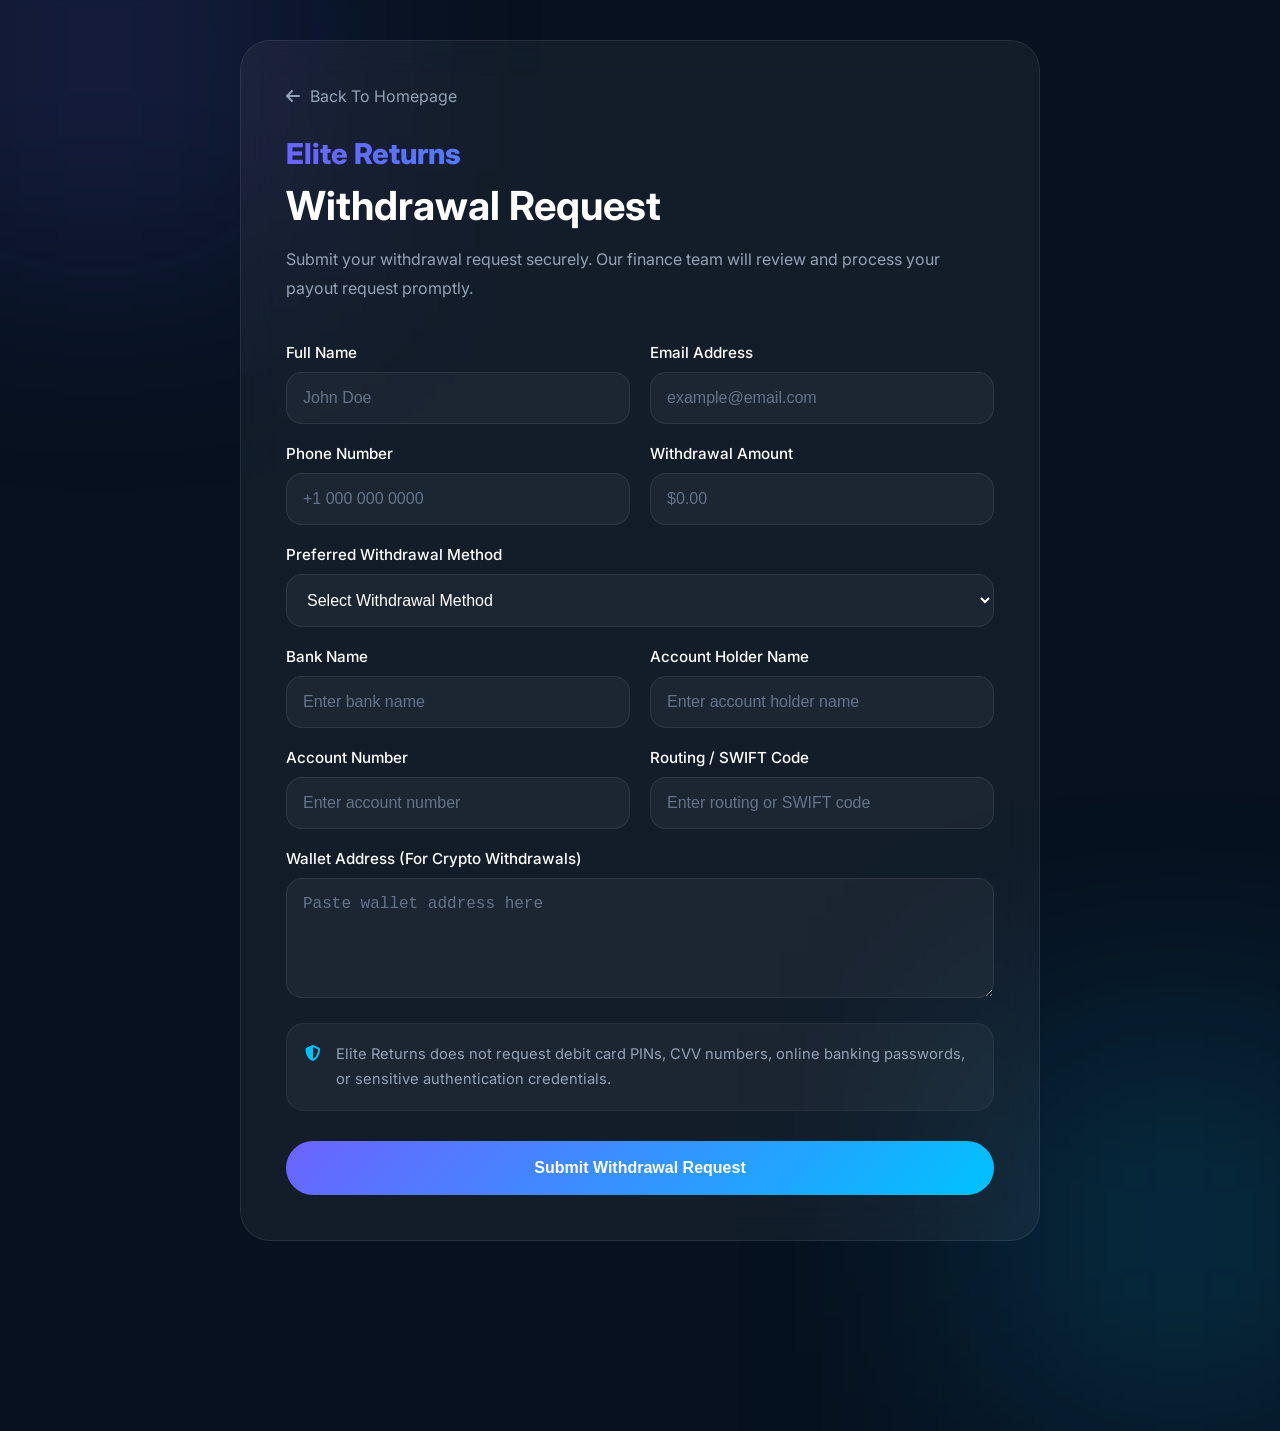
==== assets/withdrawal.html @ 9d97d0e4 "Updated withdrawal page and integrations" ====
<!DOCTYPE html>
<html lang="en">
<head>
<meta charset="UTF-8">
<meta name="viewport" content="width=device-width, initial-scale=1.0">
<title>Elite Returns | Withdrawal Request</title>

<!-- GOOGLE FONT -->
<link href="https://fonts.googleapis.com/css2?family=Inter:wght@300;400;500;600;700;800&display=swap" rel="stylesheet">

<!-- FONT AWESOME -->
<link rel="stylesheet" href="https://cdnjs.cloudflare.com/ajax/libs/font-awesome/6.5.1/css/all.min.css">
<link rel="stylesheet" href="elites.css">

</head>
<body class="bodywithdrawal">

<div class="withdraw-container">

  <a href="/index.html" class="back-link">
    <i class="fas fa-arrow-left"></i>
    Back To Homepage
  </a>

  <div class="logo">Elite Returns</div>

  <h1>Withdrawal Request</h1>

  <p class="subtitle">
    Submit your withdrawal request securely. Our finance team will review and process your payout request promptly.
  </p>

<form id="withdrawForm">

  <div class="form-grid">

    <div class="input-group">
      <label>Full Name</label>
      <input 
        type="text"
        name="fullName"
        placeholder="John Doe"
        required>
    </div>

    <div class="input-group">
      <label>Email Address</label>
      <input 
        type="email"
        name="email"
        placeholder="example@email.com"
        required>
    </div>

    <div class="input-group">
      <label>Phone Number</label>
      <input 
        type="tel"
        name="phone"
        placeholder="+1 000 000 0000"
        required>
    </div>

    <div class="input-group">
      <label>Withdrawal Amount</label>
      <input 
        type="number"
        name="amount"
        placeholder="$0.00"
        required>
    </div>

    <div class="input-group full">
      <label>Preferred Withdrawal Method</label>

      <select name="method" required>
        <option value="">Select Withdrawal Method</option>
        <option>Bank Transfer</option>
        <option>Bitcoin (BTC)</option>
        <option>Ethereum (ETH)</option>
        <option>USDT (TRC20)</option>
        <option>USDT (BEP20)</option>
      </select>
    </div>

    <div class="input-group">
      <label>Bank Name</label>
      <input 
        type="text"
        name="bankName"
        placeholder="Enter bank name">
    </div>

    <div class="input-group">
      <label>Account Holder Name</label>
      <input 
        type="text"
        name="accountHolder"
        placeholder="Enter account holder name">
    </div>

    <div class="input-group">
      <label>Account Number</label>
      <input 
        type="text"
        name="accountNumber"
        placeholder="Enter account number">
    </div>

    <div class="input-group">
      <label>Routing / SWIFT Code</label>
      <input 
        type="text"
        name="swift"
        placeholder="Enter routing or SWIFT code">
    </div>

    <div class="input-group full">
      <label>Wallet Address (For Crypto Withdrawals)</label>

      <textarea 
        name="wallet"
        placeholder="Paste wallet address here"></textarea>
    </div>

  </div>

  <div class="notice">

    <i class="fas fa-shield-halved"></i>

    <p>
      Elite Returns does not request debit card PINs, CVV numbers, online banking passwords, or sensitive authentication credentials.
    </p>

  </div>

  <button type="submit">
    Submit Withdrawal Request
  </button>

</form>
<script src="elites.js"></script>
</body>
</html>
---- assets/elites.css ----
:root {
  --bg: #07111f;
  --bg-light: #0d1b2a;
  --primary: #6c63ff;
  --secondary: #00c2ff;
  --accent: #8b5cf6;
  --text: #ffffff;
  --muted: #94a3b8;
  --card: rgba(255,255,255,0.05);
  --border: rgba(255,255,255,0.08);
}

* {
  margin: 0;
  padding: 0;
  box-sizing: border-box;
}

html {
  scroll-behavior: smooth;
}

body {
  font-family: 'Inter', sans-serif;
  background: var(--bg);
  color: var(--text);
  overflow-x: hidden;
}

body::before {
  content: '';
  position: fixed;
  width: 500px;
  height: 500px;
  background: rgba(108,99,255,0.15);
  filter: blur(120px);
  top: -200px;
  left: -150px;
  z-index: -1;
}

body::after {
  content: '';
  position: fixed;
  width: 500px;
  height: 500px;
  background: rgba(0,194,255,0.15);
  filter: blur(120px);
  bottom: -200px;
  right: -150px;
  z-index: -1;
}

.container {
  width: 90%;
  max-width: 1200px;
  margin: auto;
}

section {
  padding: 100px 0;
}

/* HEADER */
header {
  position: fixed;
  width: 100%;
  top: 0;
  z-index: 999;
  backdrop-filter: blur(18px);
  background: rgba(7,17,31,0.8);
  border-bottom: 1px solid rgba(255,255,255,0.05);
}

.navbar {
  display: flex;
  justify-content: space-between;
  align-items: center;
  padding: 20px 0;
}

.logo {
  font-size: 1.5rem;
  font-weight: 800;
  background: linear-gradient(to right, #6c63ff, #00c2ff);
  -webkit-background-clip: text;
  -webkit-text-fill-color: transparent;
}

.nav-links {
  display: flex;
  gap: 30px;
}

.nav-links a {
  text-decoration: none;
  color: var(--text);
  transition: 0.3s;
  font-weight: 500;
}

.nav-links a:hover {
  color: var(--secondary);
}

.btn {
  padding: 14px 28px;
  border-radius: 50px;
  border: none;
  cursor: pointer;
  font-weight: 600;
  text-decoration: none;
  display: inline-flex;
  align-items: center;
  justify-content: center;
  transition: 0.3s;
}

.btn-primary {
  background: linear-gradient(135deg, var(--primary), var(--secondary));
  color: white;
  box-shadow: 0 10px 30px rgba(108,99,255,0.3);
}

.btn-primary:hover {
  transform: translateY(-4px);
}

.btn-outline {
  border: 1px solid rgba(255,255,255,0.15);
  color: white;
  background: transparent;
}

.btn-outline:hover {
  background: rgba(255,255,255,0.08);
}

/* HERO */
.hero {
  min-height: 100vh;
  display: flex;
  align-items: center;
  padding-top: 120px;
}

.hero-content {
  display: grid;
  grid-template-columns: repeat(2, 1fr);
  gap: 80px;
  align-items: center;
}

.hero-text h1 {
  font-size: 4rem;
  line-height: 1.1;
  margin-bottom: 25px;
}

.gradient-text {
  background: linear-gradient(to right, #6c63ff, #00c2ff);
  -webkit-background-clip: text;
  -webkit-text-fill-color: transparent;
}

.hero-text p {
  color: var(--muted);
  font-size: 1.1rem;
  line-height: 1.8;
  margin-bottom: 35px;
}

.hero-buttons {
  display: flex;
  gap: 20px;
  flex-wrap: wrap;
}

.hero-card {
  background: var(--card);
  border: 1px solid var(--border);
  backdrop-filter: blur(18px);
  border-radius: 30px;
  padding: 35px;
  position: relative;
  overflow: hidden;
}

.hero-card::before {
  content: '';
  position: absolute;
  width: 200px;
  height: 200px;
  background: rgba(108,99,255,0.3);
  border-radius: 50%;
  filter: blur(80px);
  top: -50px;
  right: -50px;
}

.dashboard-top {
  display: flex;
  justify-content: space-between;
  margin-bottom: 30px;
}

.coin {
  display: flex;
  align-items: center;
  gap: 10px;
}

.coin i {
  width: 45px;
  height: 45px;
  border-radius: 50%;
  display: flex;
  align-items: center;
  justify-content: center;
  background: rgba(255,255,255,0.08);
}

.chart {
  height: 220px;
  border-radius: 20px;
  background: linear-gradient(180deg, rgba(108,99,255,0.2), rgba(255,255,255,0.02));
  position: relative;
  overflow: hidden;
}

.chart-line {
  position: absolute;
  width: 120%;
  height: 120%;
  border-radius: 50%;
  border: 3px solid rgba(0,194,255,0.7);
  border-color: rgba(0,194,255,0.7) transparent transparent transparent;
  transform: rotate(15deg);
  top: 40px;
  left: -40px;
}

/* STATS */
.stats {
  background: rgba(255,255,255,0.02);
}

.stats-grid {
  display: grid;
  grid-template-columns: repeat(4, 1fr);
  gap: 30px;
}

.stat-box {
  background: var(--card);
  border: 1px solid var(--border);
  padding: 35px;
  border-radius: 24px;
  text-align: center;
}

.stat-box h2 {
  font-size: 2.5rem;
  margin-bottom: 10px;
  color: var(--secondary);
}

.stat-box p {
  color: var(--muted);
}

/* SECTION TITLE */
.section-title {
  text-align: center;
  margin-bottom: 70px;
}

.section-title h2 {
  font-size: 3rem;
  margin-bottom: 15px;
}

.section-title p {
  color: var(--muted);
  max-width: 700px;
  margin: auto;
  line-height: 1.8;
}

/* PLANS */
.plans-grid {
  display: grid;
  grid-template-columns: repeat(3, 1fr);
  gap: 30px;
}

.plan-card {
  background: var(--card);
  border: 1px solid var(--border);
  border-radius: 30px;
  padding: 40px;
  transition: 0.4s;
  position: relative;
  overflow: hidden;
}

.plan-card:hover {
  transform: translateY(-10px);
  border-color: rgba(0,194,255,0.4);
}

.plan-card h3 {
  font-size: 1.8rem;
  margin-bottom: 10px;
}

.plan-card .price {
  font-size: 3rem;
  font-weight: 800;
  margin: 25px 0;
}

.plan-card ul {
  list-style: none;
  margin-bottom: 35px;
}

.plan-card ul li {
  margin-bottom: 15px;
  color: var(--muted);
}

.plan-card ul li i {
  color: var(--secondary);
  margin-right: 10px;
}

.popular {
  border: 1px solid rgba(108,99,255,0.5);
  transform: scale(1.05);
}

.badge {
  position: absolute;
  top: 20px;
  right: 20px;
  background: linear-gradient(135deg, var(--primary), var(--secondary));
  padding: 8px 14px;
  border-radius: 50px;
  font-size: 0.8rem;
}

/* FEATURES */
.features-grid {
  display: grid;
  grid-template-columns: repeat(2, 1fr);
  gap: 30px;
}

.feature-card {
  background: var(--card);
  border: 1px solid var(--border);
  border-radius: 24px;
  padding: 35px;
  transition: 0.3s;
}

.feature-card:hover {
  transform: translateY(-8px);
}

.feature-card i {
  font-size: 2rem;
  margin-bottom: 20px;
  color: var(--secondary);
}

.feature-card h3 {
  margin-bottom: 15px;
}

.feature-card p {
  color: var(--muted);
  line-height: 1.8;
}

/* TESTIMONIALS */
.testimonials-grid {
  display: grid;
  grid-template-columns: repeat(3, 1fr);
  gap: 30px;
}

.testimonial-card {
  background: var(--card);
  border: 1px solid var(--border);
  border-radius: 24px;
  padding: 35px;
}

.testimonial-card p {
  color: var(--muted);
  line-height: 1.8;
  margin-bottom: 25px;
}

.user {
  display: flex;
  align-items: center;
  gap: 15px;
}

.user img {
  width: 55px;
  height: 55px;
  border-radius: 50%;
  object-fit: cover;
}

/* FAQ */
.faq-item {
  background: var(--card);
  border: 1px solid var(--border);
  margin-bottom: 20px;
  border-radius: 20px;
  overflow: hidden;
}

.faq-question {
  padding: 25px;
  cursor: pointer;
  display: flex;
  justify-content: space-between;
  align-items: center;
}

.faq-answer {
  max-height: 0;
  overflow: hidden;
  transition: 0.4s ease;
}

.faq-answer p {
  padding: 0 25px 25px;
  color: var(--muted);
  line-height: 1.8;
}

/* CTA */
.cta {
  text-align: center;
}

.cta-box {
  background: linear-gradient(135deg, rgba(108,99,255,0.15), rgba(0,194,255,0.15));
  border: 1px solid var(--border);
  border-radius: 40px;
  padding: 80px 40px;
}

.cta-box h2 {
  font-size: 3rem;
  margin-bottom: 20px;
}

.cta-box p {
  color: var(--muted);
  margin-bottom: 35px;
  max-width: 700px;
  margin-inline: auto;
  line-height: 1.8;
}

/* FOOTER */
footer {
  padding: 40px 0;
  border-top: 1px solid rgba(255,255,255,0.05);
}

.footer-content {
  display: flex;
  justify-content: space-between;
  align-items: center;
  flex-wrap: wrap;
  gap: 20px;
}

.socials {
  display: flex;
  gap: 15px;
}

.socials a {
  width: 45px;
  height: 45px;
  border-radius: 50%;
  background: var(--card);
  border: 1px solid var(--border);
  display: flex;
  align-items: center;
  justify-content: center;
  color: white;
  text-decoration: none;
  transition: 0.3s;
}

.socials a:hover {
  background: var(--primary);
}

/* RESPONSIVE */
@media(max-width: 991px) {

  .hero-content,
  .plans-grid,
  .stats-grid,
  .features-grid,
  .testimonials-grid {
    grid-template-columns: 1fr;
  }

  .hero-text h1 {
    font-size: 3rem;
  }

  .popular {
    transform: scale(1);
  }

  .nav-links {
    display: none;
  }

}

@media(max-width: 600px) {

  .hero-text h1 {
    font-size: 2.4rem;
  }

  .section-title h2,
  .cta-box h2 {
    font-size: 2rem;
  }

  .hero-buttons {
    flex-direction: column;
  }

  .btn {
    width: 100%;
  }
} 

/* withdrawal */


.bodywithdrawal{
  font-family:'Inter',sans-serif;
  background:var(--bg);
  color:var(--text);
  min-height:100vh;
  display:flex;
  justify-content:center;
  align-items:center;
  padding:40px 20px;
  position:relative;
  overflow-x:hidden;
}

.bodywithdrawal::before{
  content:'';
  position:absolute;
  width:400px;
  height:400px;
  background:rgba(108,99,255,0.15);
  filter:blur(120px);
  top:-150px;
  left:-100px;
}

.bodywithdrawal::after{
  content:'';
  position:absolute;
  width:400px;
  height:400px;
  background:rgba(0,194,255,0.15);
  filter:blur(120px);
  bottom:-150px;
  right:-100px;
}

.withdraw-container{
  width:100%;
  max-width:800px;
  background:var(--card);
  border:1px solid var(--border);
  backdrop-filter:blur(18px);
  border-radius:30px;
  padding:45px;
  position:relative;
  z-index:2;
}

.logo{
  font-size:1.8rem;
  font-weight:800;
  margin-bottom:10px;
  background:linear-gradient(to right,#6c63ff,#00c2ff);
  -webkit-background-clip:text;
  -webkit-text-fill-color:transparent;
}

h1{
  font-size:2.5rem;
  margin-bottom:15px;
}

.subtitle{
  color:var(--muted);
  line-height:1.8;
  margin-bottom:40px;
}

.back-link{
  display:inline-flex;
  align-items:center;
  gap:10px;
  margin-bottom:30px;
  text-decoration:none;
  color:var(--muted);
  transition:0.3s;
}

.back-link:hover{
  color:white;
}

.form-grid{
  display:grid;
  grid-template-columns:repeat(2,1fr);
  gap:20px;
}

.input-group{
  display:flex;
  flex-direction:column;
}

.input-group.full{
  grid-column:span 2;
}

label{
  margin-bottom:10px;
  font-size:0.95rem;
  font-weight:500;
}

input,
select,
textarea{
  padding:16px;
  border-radius:16px;
  border:1px solid rgba(255,255,255,0.08);
  background:rgba(255,255,255,0.04);
  color:white;
  outline:none;
  font-size:1rem;
}

input::placeholder,
textarea::placeholder{
  color:#64748b;
}

textarea{
  resize:vertical;
  min-height:120px;
}

.notice{
  margin-top:25px;
  padding:18px;
  border-radius:18px;
  background:rgba(255,255,255,0.04);
  border:1px solid rgba(255,255,255,0.05);
  display:flex;
  align-items:flex-start;
  gap:15px;
}

.notice i{
  color:var(--secondary);
  margin-top:3px;
}

.notice p{
  color:var(--muted);
  line-height:1.7;
  font-size:0.92rem;
}

button{
  width:100%;
  margin-top:30px;
  padding:18px;
  border:none;
  border-radius:50px;
  background:linear-gradient(135deg,var(--primary),var(--secondary));
  color:white;
  font-size:1rem;
  font-weight:700;
  cursor:pointer;
  transition:0.3s;
}

button:hover{
  transform:translateY(-4px);
  box-shadow:0 10px 30px rgba(108,99,255,0.3);
}

@media(max-width:768px){

  .form-grid{
    grid-template-columns:1fr;
  }

  .input-group.full{
    grid-column:span 1;
  }

  .withdraw-container{
    padding:30px;
  }

  h1{
    font-size:2rem;
  }

}
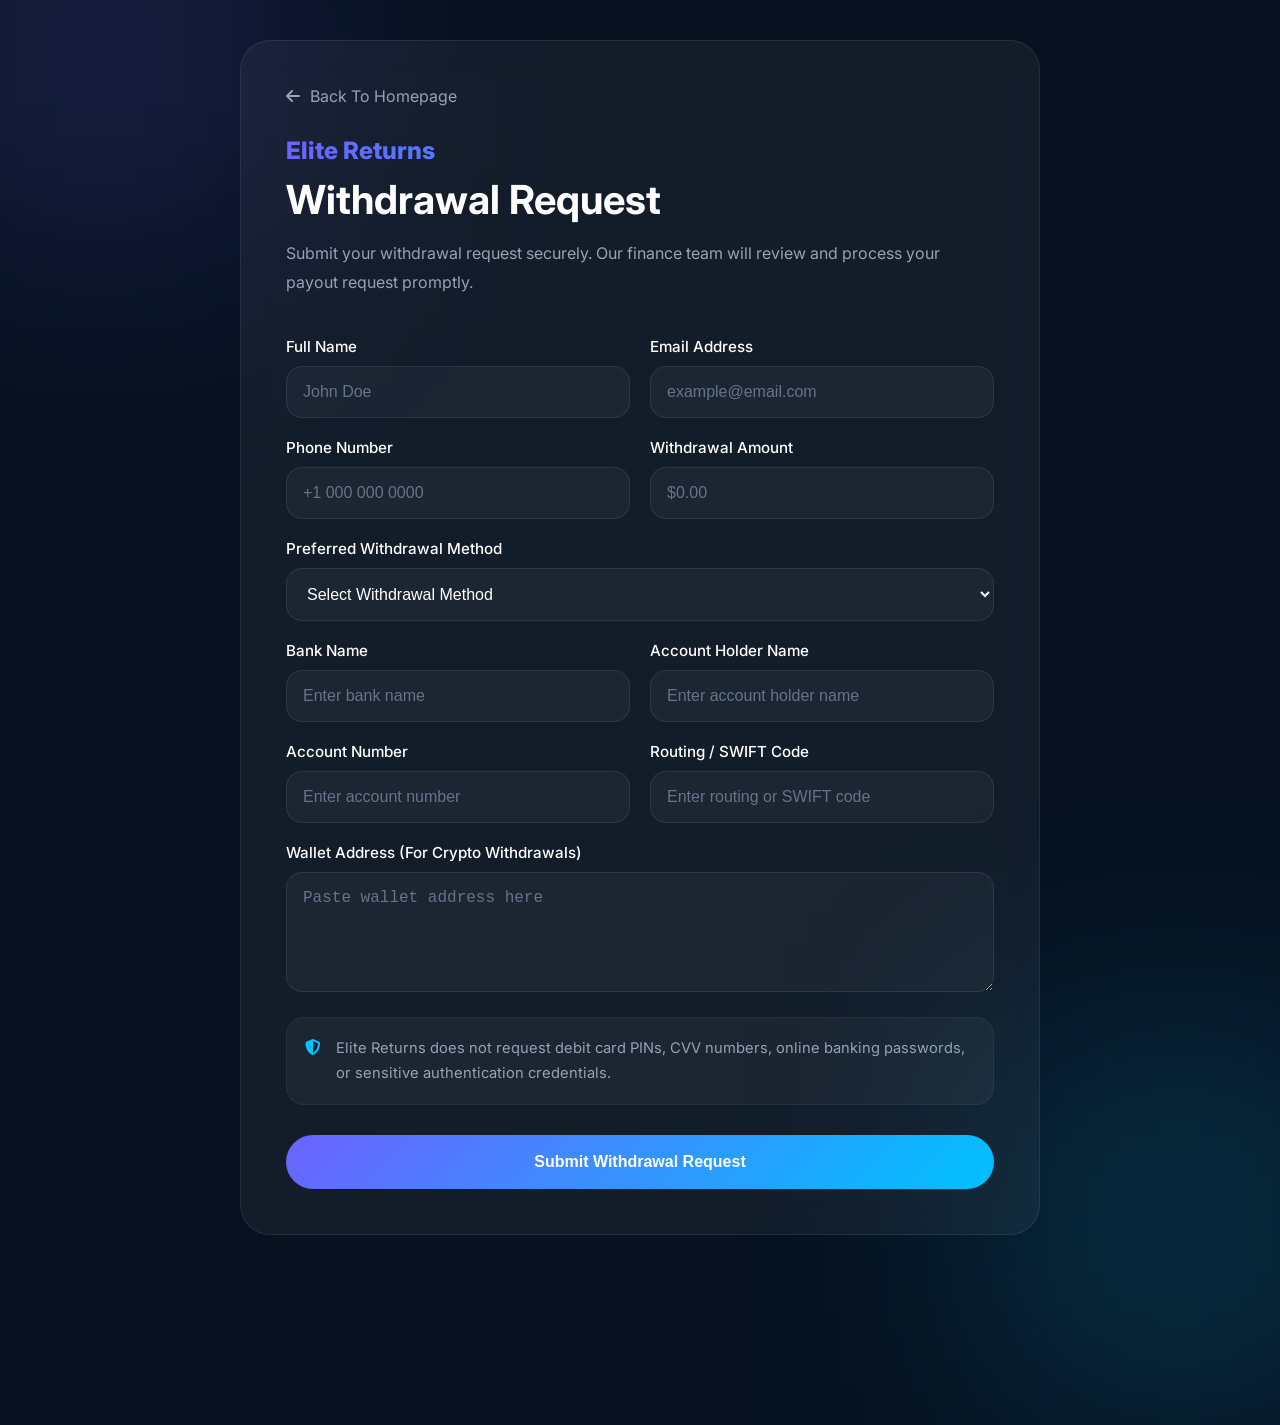
==== commit af5e5e6d: "Fixed mobile navigation" ====
--- a/assets/withdrawal.html
+++ b/assets/withdrawal.html
@@ -142,4 +142,4 @@
 </form>
 <script src="elites.js"></script>
 </body>
-</html>+</html>
--- a/assets/elites.css
+++ b/assets/elites.css
@@ -740,4 +740,70 @@
   }
 
 }
-  +  .navbar{
+  width:100%;
+  display:flex;
+  justify-content:space-between;
+  align-items:center;
+  padding:20px 8%;
+  position:fixed;
+  top:0;
+  left:0;
+  z-index:1000;
+  background:rgba(7,17,31,0.85);
+  backdrop-filter:blur(12px);
+}
+
+.logo{
+  font-size:1.5rem;
+  font-weight:800;
+  background:linear-gradient(to right,#6c63ff,#00c2ff);
+  -webkit-background-clip:text;
+  -webkit-text-fill-color:transparent;
+}
+
+nav{
+  display:flex;
+  gap:30px;
+}
+
+nav a{
+  color:white;
+  text-decoration:none;
+  font-weight:500;
+  transition:0.3s;
+}
+
+nav a:hover{
+  color:#00c2ff;
+}
+
+.menu-toggle{
+  display:none;
+  font-size:1.5rem;
+  cursor:pointer;
+}
+
+@media(max-width:768px){
+
+  .menu-toggle{
+    display:block;
+  }
+
+  nav{
+    position:absolute;
+    top:80px;
+    left:0;
+    width:100%;
+    background:#07111f;
+    flex-direction:column;
+    padding:30px;
+    gap:20px;
+    display:none;
+  }
+
+  nav.active{
+    display:flex;
+  }
+
+}
